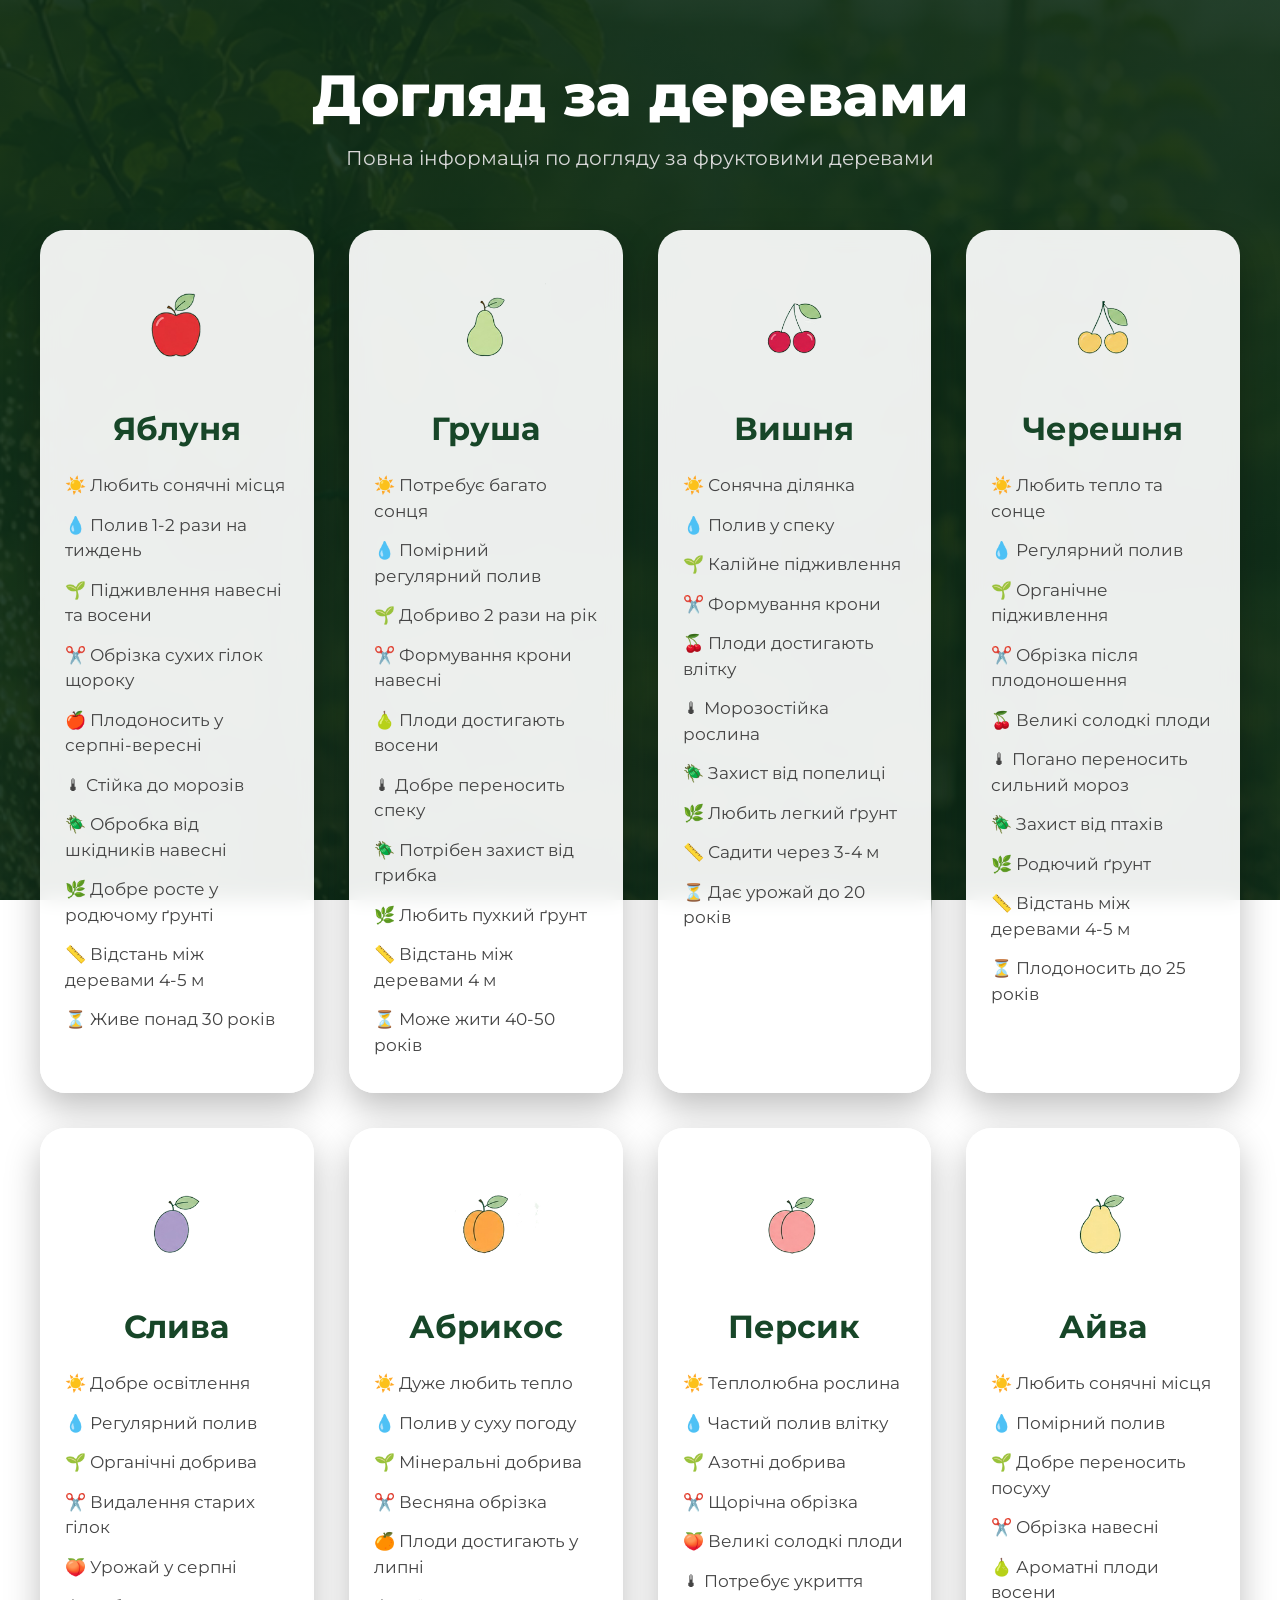
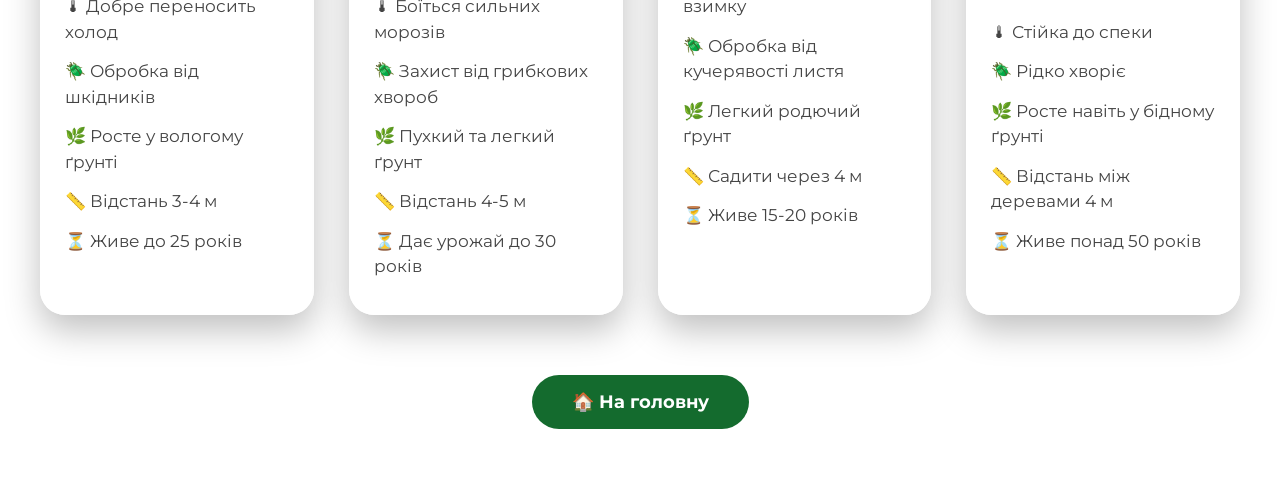
==== care.html @ b49f07be "added care-page" ====
<!DOCTYPE html>
<html lang="uk">
<head>

<meta charset="UTF-8">
<meta name="viewport" content="width=device-width, initial-scale=1.0">

<title>Догляд за деревами</title>

<link rel="stylesheet" href="css/care.css">

<link href="https://fonts.googleapis.com/css2?family=Montserrat:wght@400;600;700;800&display=swap" rel="stylesheet">

</head>

<body>

<div class="care-container">

    <h1 class="care-title">Догляд за деревами</h1>

    <p class="care-subtitle">
        Повна інформація по догляду за фруктовими деревами
    </p>

    <div class="care-grid">

        <!-- ЯБЛУНЯ -->

        <div class="care-card">

            <img src="assets/apple.png" alt="Яблуня">

            <h2>Яблуня</h2>

            <ul>
                <li>☀️ Любить сонячні місця</li>
                <li>💧 Полив 1-2 рази на тиждень</li>
                <li>🌱 Підживлення навесні та восени</li>
                <li>✂️ Обрізка сухих гілок щороку</li>
                <li>🍎 Плодоносить у серпні-вересні</li>
                <li>🌡 Стійка до морозів</li>
                <li>🪲 Обробка від шкідників навесні</li>
                <li>🌿 Добре росте у родючому ґрунті</li>
                <li>📏 Відстань між деревами 4-5 м</li>
                <li>⏳ Живе понад 30 років</li>
            </ul>

        </div>

        <!-- ГРУША -->

        <div class="care-card">

            <img src="assets/pear.png" alt="Груша">

            <h2>Груша</h2>

            <ul>
                <li>☀️ Потребує багато сонця</li>
                <li>💧 Помірний регулярний полив</li>
                <li>🌱 Добриво 2 рази на рік</li>
                <li>✂️ Формування крони навесні</li>
                <li>🍐 Плоди достигають восени</li>
                <li>🌡 Добре переносить спеку</li>
                <li>🪲 Потрібен захист від грибка</li>
                <li>🌿 Любить пухкий ґрунт</li>
                <li>📏 Відстань між деревами 4 м</li>
                <li>⏳ Може жити 40-50 років</li>
            </ul>

        </div>

        <!-- ВИШНЯ -->

        <div class="care-card">

            <img src="assets/cherry.png" alt="Вишня">

            <h2>Вишня</h2>

            <ul>
                <li>☀️ Сонячна ділянка</li>
                <li>💧 Полив у спеку</li>
                <li>🌱 Калійне підживлення</li>
                <li>✂️ Формування крони</li>
                <li>🍒 Плоди достигають влітку</li>
                <li>🌡 Морозостійка рослина</li>
                <li>🪲 Захист від попелиці</li>
                <li>🌿 Любить легкий ґрунт</li>
                <li>📏 Садити через 3-4 м</li>
                <li>⏳ Дає урожай до 20 років</li>
            </ul>

        </div>

        <!-- ЧЕРЕШНЯ -->

        <div class="care-card">

            <img src="assets/merry.png" alt="Черешня">

            <h2>Черешня</h2>

            <ul>
                <li>☀️ Любить тепло та сонце</li>
                <li>💧 Регулярний полив</li>
                <li>🌱 Органічне підживлення</li>
                <li>✂️ Обрізка після плодоношення</li>
                <li>🍒 Великі солодкі плоди</li>
                <li>🌡 Погано переносить сильний мороз</li>
                <li>🪲 Захист від птахів</li>
                <li>🌿 Родючий ґрунт</li>
                <li>📏 Відстань між деревами 4-5 м</li>
                <li>⏳ Плодоносить до 25 років</li>
            </ul>

        </div>

        <!-- СЛИВА -->

        <div class="care-card">

            <img src="assets/plum.png" alt="Слива">

            <h2>Слива</h2>

            <ul>
                <li>☀️ Добре освітлення</li>
                <li>💧 Регулярний полив</li>
                <li>🌱 Органічні добрива</li>
                <li>✂️ Видалення старих гілок</li>
                <li>🍑 Урожай у серпні</li>
                <li>🌡 Добре переносить холод</li>
                <li>🪲 Обробка від шкідників</li>
                <li>🌿 Росте у вологому ґрунті</li>
                <li>📏 Відстань 3-4 м</li>
                <li>⏳ Живе до 25 років</li>
            </ul>

        </div>

        <!-- АБРИКОС -->

        <div class="care-card">

            <img src="assets/apricot.png" alt="Абрикос">

            <h2>Абрикос</h2>

            <ul>
                <li>☀️ Дуже любить тепло</li>
                <li>💧 Полив у суху погоду</li>
                <li>🌱 Мінеральні добрива</li>
                <li>✂️ Весняна обрізка</li>
                <li>🍊 Плоди достигають у липні</li>
                <li>🌡 Боїться сильних морозів</li>
                <li>🪲 Захист від грибкових хвороб</li>
                <li>🌿 Пухкий та легкий ґрунт</li>
                <li>📏 Відстань 4-5 м</li>
                <li>⏳ Дає урожай до 30 років</li>
            </ul>

        </div>

        <!-- ПЕРСИК -->

        <div class="care-card">

            <img src="assets/peach.png" alt="Персик">

            <h2>Персик</h2>

            <ul>
                <li>☀️ Теплолюбна рослина</li>
                <li>💧 Частий полив влітку</li>
                <li>🌱 Азотні добрива</li>
                <li>✂️ Щорічна обрізка</li>
                <li>🍑 Великі солодкі плоди</li>
                <li>🌡 Потребує укриття взимку</li>
                <li>🪲 Обробка від кучерявості листя</li>
                <li>🌿 Легкий родючий ґрунт</li>
                <li>📏 Садити через 4 м</li>
                <li>⏳ Живе 15-20 років</li>
            </ul>

        </div>

        <!-- АЙВА -->

        <div class="care-card">

            <img src="assets/quince.png" alt="Айва">

            <h2>Айва</h2>

            <ul>
                <li>☀️ Любить сонячні місця</li>
                <li>💧 Помірний полив</li>
                <li>🌱 Добре переносить посуху</li>
                <li>✂️ Обрізка навесні</li>
                <li>🍐 Ароматні плоди восени</li>
                <li>🌡 Стійка до спеки</li>
                <li>🪲 Рідко хворіє</li>
                <li>🌿 Росте навіть у бідному ґрунті</li>
                <li>📏 Відстань між деревами 4 м</li>
                <li>⏳ Живе понад 50 років</li>
            </ul>

        </div>

    </div>

    <div class="back-wrapper">

        <a href="index.html" class="back-btn">
            🏠 На головну
        </a>

    </div>

</div>

</body>
</html>
---- css/care.css ----
*{
    margin:0;
    padding:0;
    box-sizing:border-box;
}

body{
    font-family:'Montserrat', sans-serif;

    background:
    linear-gradient(rgba(12,40,20,0.75), rgba(12,40,20,0.75)),
    url('../assets/services-bg.jpg');

    background-size:cover;
    background-position:center;
    background-attachment:fixed;

    color:white;
    min-height:100vh;
}

/* CONTAINER */

.care-container{
    width:1200px;
    max-width:95%;
    margin:auto;
    padding:60px 0;
}

/* TITLE */

.care-title{
    text-align:center;
    margin-bottom:15px;

    font-size:58px;
    font-weight:800;
}

.care-subtitle{
    text-align:center;
    color:#d8d8d8;

    margin-bottom:60px;

    font-size:20px;
}

/* GRID */

.care-grid{
    display:grid;

    grid-template-columns:repeat(4, 1fr);

    gap:35px;
}

/* CARD */

.care-card{
    background:rgba(255,255,255,0.92);

    border-radius:25px;

    padding:35px 25px;

    text-align:center;

    backdrop-filter:blur(10px);

    box-shadow:0 15px 35px rgba(0,0,0,0.25);

    transition:0.35s;
}

.care-card:hover{
    transform:translateY(-10px);
}

/* IMAGE */

.care-card img{
    width:120px;
    height:120px;

    object-fit:contain;

    margin-bottom:20px;
}

/* TITLE */

.care-card h2{
    color:#174628;

    font-size:32px;

    margin-bottom:25px;
}

/* LIST */

.care-card ul{
    list-style:none;

    text-align:left;

    display:flex;
    flex-direction:column;

    gap:14px;
}

.care-card li{
    color:#444;

    font-size:17px;

    line-height:1.5;
}

/* BUTTON */

.back-btn{
    display:inline-block;

    margin-top:60px;

    background:#146b2e;

    color:white;

    text-decoration:none;

    padding:16px 40px;

    border-radius:40px;

    font-size:18px;
    font-weight:700;

    transition:0.3s;
}

.back-btn:hover{
    background:#1f8a3d;

    transform:translateY(-3px);
}

/* CENTER BUTTON */

.back-wrapper{
    text-align:center;
}

/* MOBILE */

@media(max-width:1100px){

    .care-grid{
        grid-template-columns:repeat(2,1fr);
    }

}

@media(max-width:700px){

    .care-grid{
        grid-template-columns:1fr;
    }

    .care-title{
        font-size:42px;
    }

}
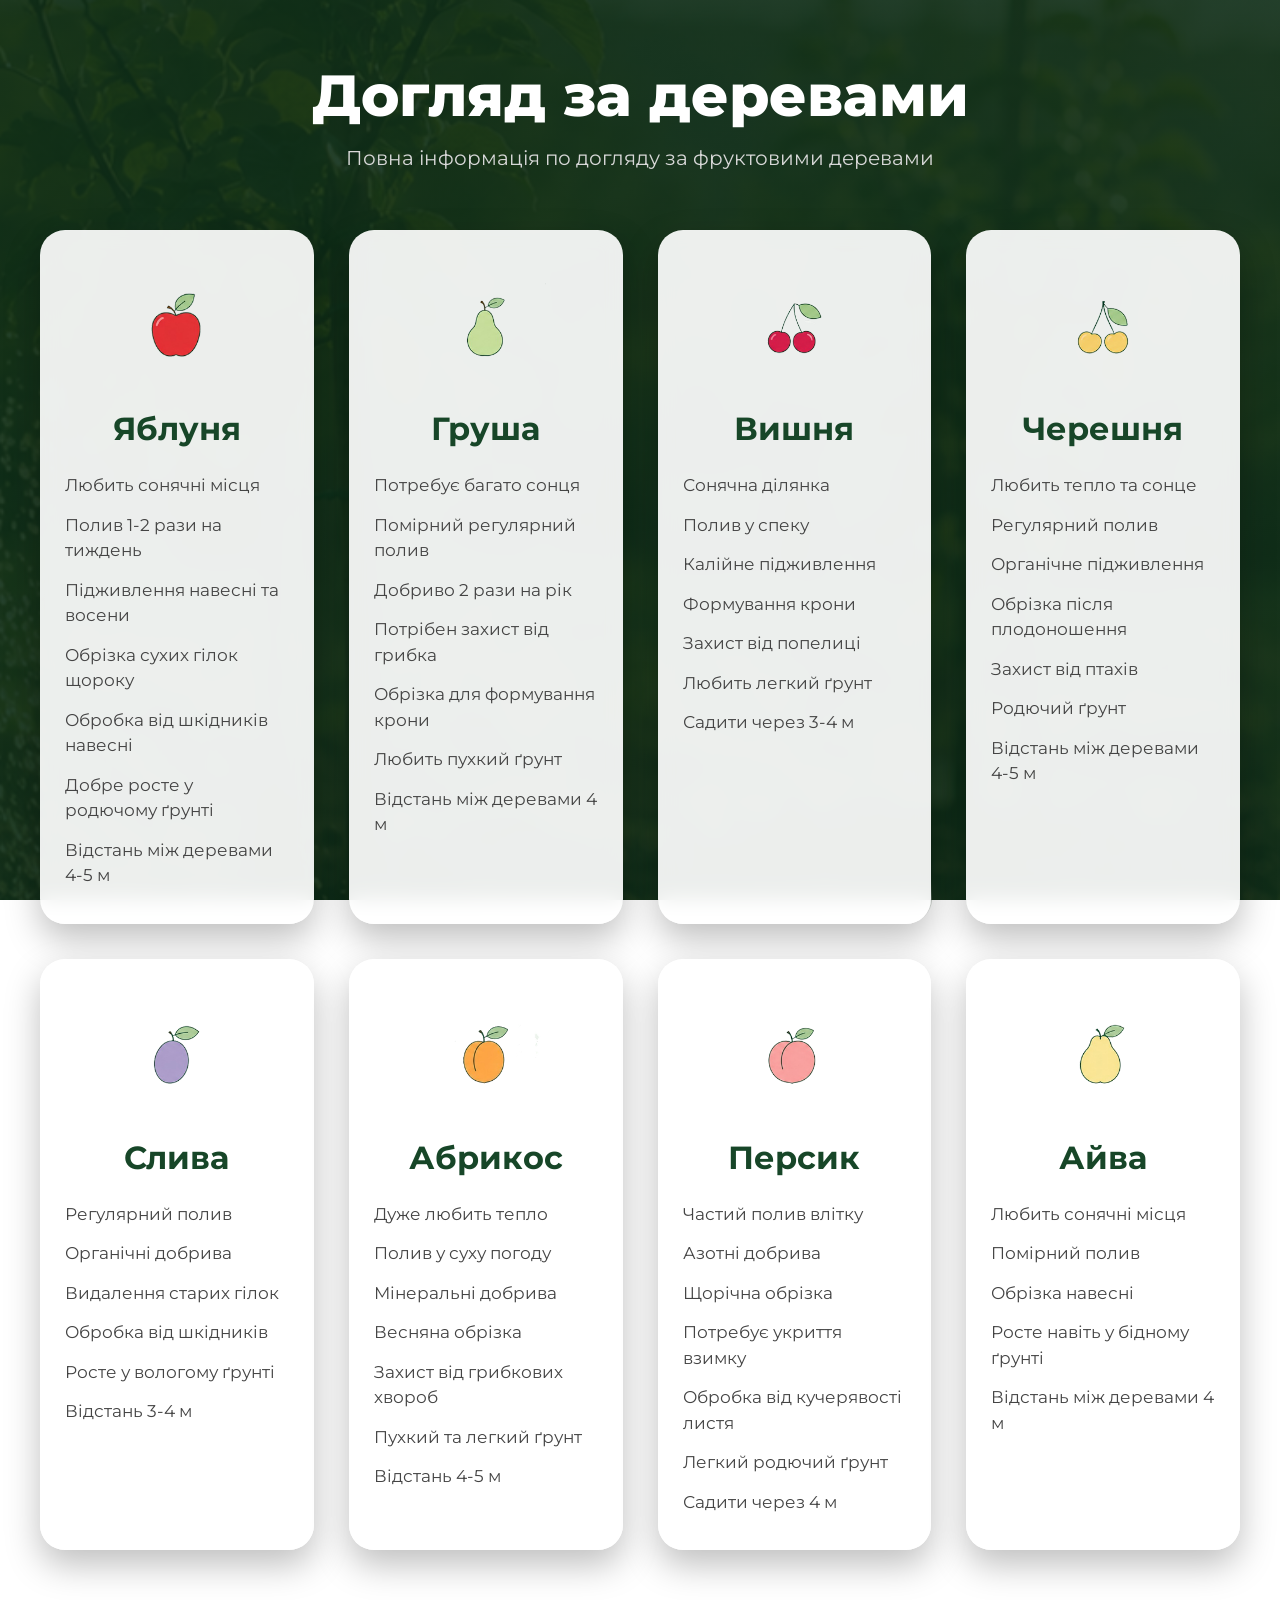
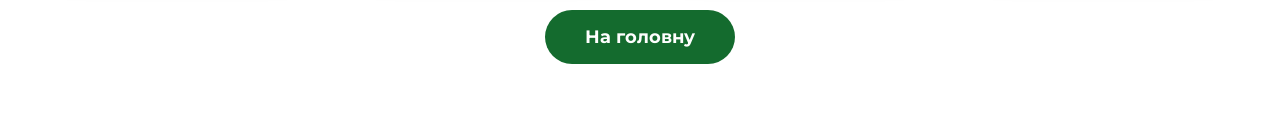
==== commit 95b1ca7e: "added garden-planner-page and modified care-page" ====
--- a/care.html
+++ b/care.html
@@ -34,16 +34,13 @@
             <h2>Яблуня</h2>
 
             <ul>
-                <li>☀️ Любить сонячні місця</li>
-                <li>💧 Полив 1-2 рази на тиждень</li>
-                <li>🌱 Підживлення навесні та восени</li>
-                <li>✂️ Обрізка сухих гілок щороку</li>
-                <li>🍎 Плодоносить у серпні-вересні</li>
-                <li>🌡 Стійка до морозів</li>
-                <li>🪲 Обробка від шкідників навесні</li>
-                <li>🌿 Добре росте у родючому ґрунті</li>
-                <li>📏 Відстань між деревами 4-5 м</li>
-                <li>⏳ Живе понад 30 років</li>
+                <li>Любить сонячні місця</li>
+                <li>Полив 1-2 рази на тиждень</li>
+                <li>Підживлення навесні та восени</li>
+                <li>Обрізка сухих гілок щороку</li>
+                <li>Обробка від шкідників навесні</li>
+                <li>Добре росте у родючому ґрунті</li>
+                <li>Відстань між деревами 4-5 м</li>
             </ul>
 
         </div>
@@ -57,16 +54,13 @@
             <h2>Груша</h2>
 
             <ul>
-                <li>☀️ Потребує багато сонця</li>
-                <li>💧 Помірний регулярний полив</li>
-                <li>🌱 Добриво 2 рази на рік</li>
-                <li>✂️ Формування крони навесні</li>
-                <li>🍐 Плоди достигають восени</li>
-                <li>🌡 Добре переносить спеку</li>
-                <li>🪲 Потрібен захист від грибка</li>
-                <li>🌿 Любить пухкий ґрунт</li>
-                <li>📏 Відстань між деревами 4 м</li>
-                <li>⏳ Може жити 40-50 років</li>
+                <li>Потребує багато сонця</li>
+                <li>Помірний регулярний полив</li>
+                <li>Добриво 2 рази на рік</li>
+                <li>Потрібен захист від грибка</li>
+                <li>Обрізка для формування крони</li>
+                <li>Любить пухкий ґрунт</li>
+                <li>Відстань між деревами 4 м</li>
             </ul>
 
         </div>
@@ -80,16 +74,13 @@
             <h2>Вишня</h2>
 
             <ul>
-                <li>☀️ Сонячна ділянка</li>
-                <li>💧 Полив у спеку</li>
-                <li>🌱 Калійне підживлення</li>
-                <li>✂️ Формування крони</li>
-                <li>🍒 Плоди достигають влітку</li>
-                <li>🌡 Морозостійка рослина</li>
-                <li>🪲 Захист від попелиці</li>
-                <li>🌿 Любить легкий ґрунт</li>
-                <li>📏 Садити через 3-4 м</li>
-                <li>⏳ Дає урожай до 20 років</li>
+                <li>Сонячна ділянка</li>
+                <li>Полив у спеку</li>
+                <li>Калійне підживлення</li>
+                <li>Формування крони</li>
+                <li>Захист від попелиці</li>
+                <li>Любить легкий ґрунт</li>
+                <li>Садити через 3-4 м</li>
             </ul>
 
         </div>
@@ -103,16 +94,13 @@
             <h2>Черешня</h2>
 
             <ul>
-                <li>☀️ Любить тепло та сонце</li>
-                <li>💧 Регулярний полив</li>
-                <li>🌱 Органічне підживлення</li>
-                <li>✂️ Обрізка після плодоношення</li>
-                <li>🍒 Великі солодкі плоди</li>
-                <li>🌡 Погано переносить сильний мороз</li>
-                <li>🪲 Захист від птахів</li>
-                <li>🌿 Родючий ґрунт</li>
-                <li>📏 Відстань між деревами 4-5 м</li>
-                <li>⏳ Плодоносить до 25 років</li>
+                <li>Любить тепло та сонце</li>
+                <li>Регулярний полив</li>
+                <li>Органічне підживлення</li>
+                <li>Обрізка після плодоношення</li>
+                <li>Захист від птахів</li>
+                <li>Родючий ґрунт</li>
+                <li>Відстань між деревами 4-5 м</li>
             </ul>
 
         </div>
@@ -126,16 +114,12 @@
             <h2>Слива</h2>
 
             <ul>
-                <li>☀️ Добре освітлення</li>
-                <li>💧 Регулярний полив</li>
-                <li>🌱 Органічні добрива</li>
-                <li>✂️ Видалення старих гілок</li>
-                <li>🍑 Урожай у серпні</li>
-                <li>🌡 Добре переносить холод</li>
-                <li>🪲 Обробка від шкідників</li>
-                <li>🌿 Росте у вологому ґрунті</li>
-                <li>📏 Відстань 3-4 м</li>
-                <li>⏳ Живе до 25 років</li>
+                <li>Регулярний полив</li>
+                <li>Органічні добрива</li>
+                <li>Видалення старих гілок</li>
+                <li>Обробка від шкідників</li>
+                <li>Росте у вологому ґрунті</li>
+                <li>Відстань 3-4 м</li>
             </ul>
 
         </div>
@@ -149,16 +133,13 @@
             <h2>Абрикос</h2>
 
             <ul>
-                <li>☀️ Дуже любить тепло</li>
-                <li>💧 Полив у суху погоду</li>
-                <li>🌱 Мінеральні добрива</li>
-                <li>✂️ Весняна обрізка</li>
-                <li>🍊 Плоди достигають у липні</li>
-                <li>🌡 Боїться сильних морозів</li>
-                <li>🪲 Захист від грибкових хвороб</li>
-                <li>🌿 Пухкий та легкий ґрунт</li>
-                <li>📏 Відстань 4-5 м</li>
-                <li>⏳ Дає урожай до 30 років</li>
+                <li>Дуже любить тепло</li>
+                <li>Полив у суху погоду</li>
+                <li>Мінеральні добрива</li>
+                <li>Весняна обрізка</li>
+                <li>Захист від грибкових хвороб</li>
+                <li>Пухкий та легкий ґрунт</li>
+                <li>Відстань 4-5 м</li>
             </ul>
 
         </div>
@@ -172,16 +153,13 @@
             <h2>Персик</h2>
 
             <ul>
-                <li>☀️ Теплолюбна рослина</li>
-                <li>💧 Частий полив влітку</li>
-                <li>🌱 Азотні добрива</li>
-                <li>✂️ Щорічна обрізка</li>
-                <li>🍑 Великі солодкі плоди</li>
-                <li>🌡 Потребує укриття взимку</li>
-                <li>🪲 Обробка від кучерявості листя</li>
-                <li>🌿 Легкий родючий ґрунт</li>
-                <li>📏 Садити через 4 м</li>
-                <li>⏳ Живе 15-20 років</li>
+                <li>Частий полив влітку</li>
+                <li>Азотні добрива</li>
+                <li>Щорічна обрізка</li>
+                <li>Потребує укриття взимку</li>
+                <li>Обробка від кучерявості листя</li>
+                <li>Легкий родючий ґрунт</li>
+                <li>Садити через 4 м</li>
             </ul>
 
         </div>
@@ -195,16 +173,11 @@
             <h2>Айва</h2>
 
             <ul>
-                <li>☀️ Любить сонячні місця</li>
-                <li>💧 Помірний полив</li>
-                <li>🌱 Добре переносить посуху</li>
-                <li>✂️ Обрізка навесні</li>
-                <li>🍐 Ароматні плоди восени</li>
-                <li>🌡 Стійка до спеки</li>
-                <li>🪲 Рідко хворіє</li>
-                <li>🌿 Росте навіть у бідному ґрунті</li>
-                <li>📏 Відстань між деревами 4 м</li>
-                <li>⏳ Живе понад 50 років</li>
+                <li>Любить сонячні місця</li>
+                <li>Помірний полив</li>
+                <li>Обрізка навесні</li>
+                <li>Росте навіть у бідному ґрунті</li>
+                <li>Відстань між деревами 4 м</li>
             </ul>
 
         </div>
@@ -214,7 +187,7 @@
     <div class="back-wrapper">
 
         <a href="index.html" class="back-btn">
-            🏠 На головну
+            На головну
         </a>
 
     </div>
